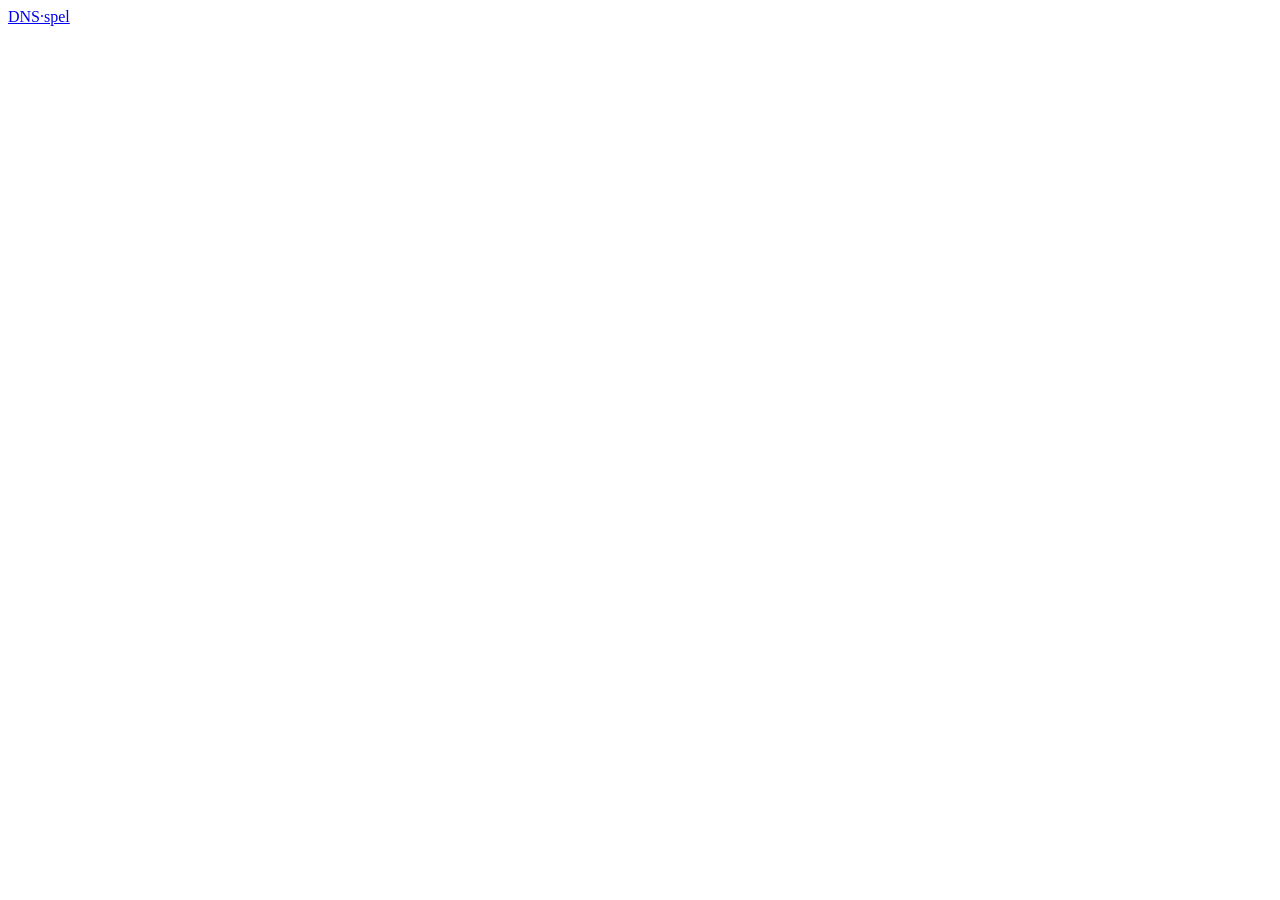
==== dns-spel/index.html @ 48f87b49 "DNS-spel: index.html toevoegen" ====
<!doctype html>
<html lang="nl">
<head>
<meta charset="utf-8">
<meta name="viewport" content="width=device-width, initial-scale=1, viewport-fit=cover">
<meta name="theme-color" content="#000000">
<title>DNS-spel · Windows System Administration</title>
<link rel="preconnect" href="https://fonts.googleapis.com">
<link rel="preconnect" href="https://fonts.gstatic.com" crossorigin>
<link href="https://fonts.googleapis.com/css2?family=Montserrat:wght@400;600;700;800&display=swap" rel="stylesheet">
<link rel="stylesheet" href="style.css">
</head>
<body>
<header class="top">
  <a href="#/" class="brand" aria-label="Naar start">DNS<span>·</span>spel</a>
  <span id="crumb" class="crumb"></span>
</header>
<main id="app" tabindex="-1"></main>
<noscript><p class="wrap">Zet JavaScript aan om de oefeningen te gebruiken.</p></noscript>
<script src="data.js"></script>
<script src="app.js"></script>
</body>
</html>
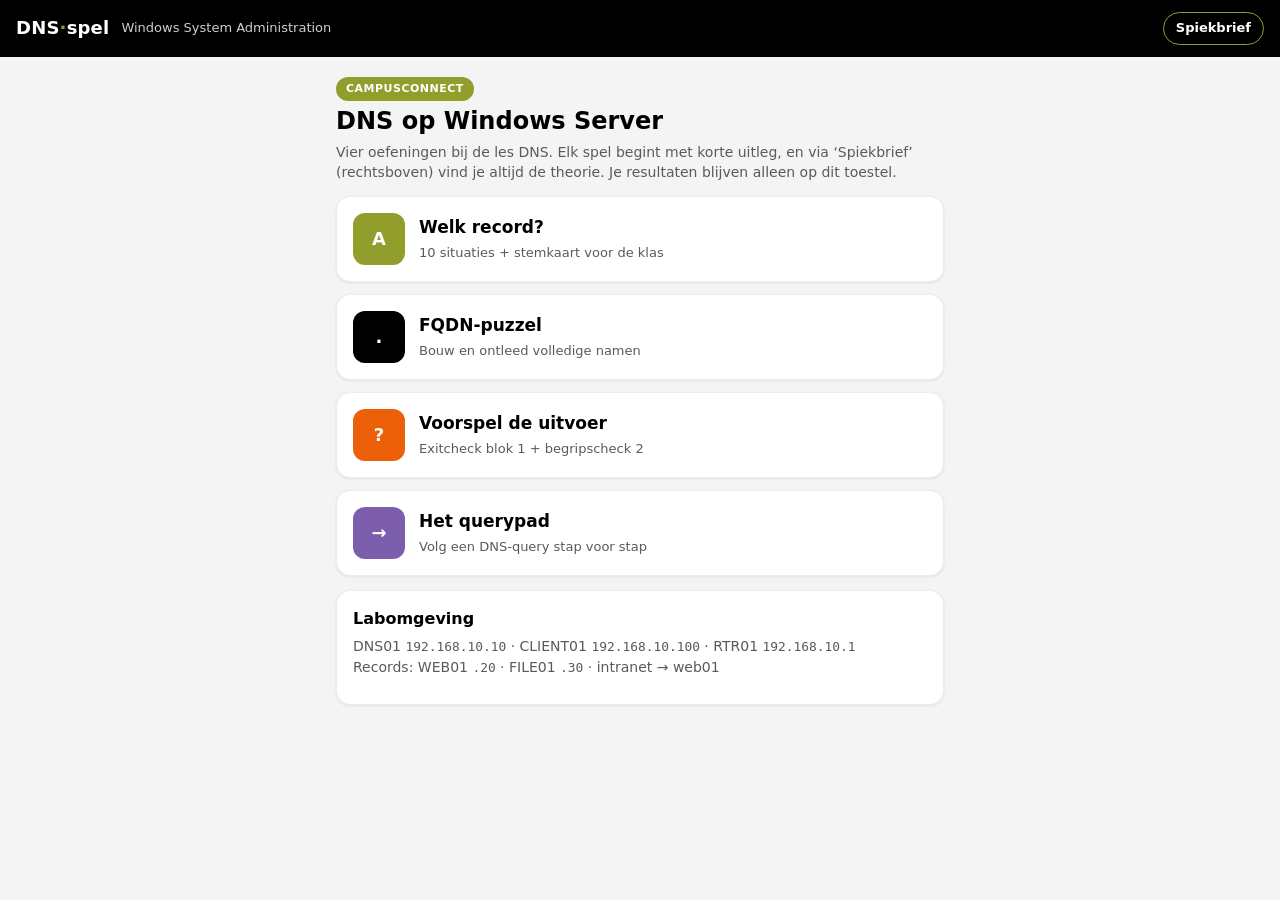
==== commit f47cbb0a: "DNS-spel: knop Spiekbrief en stijlen voor intro, hints en zonevak Co-Authored-By: Claude Opus 5.5 <n" ====
--- a/dns-spel/index.html
+++ b/dns-spel/index.html
@@ -14,6 +14,7 @@
 <header class="top">
   <a href="#/" class="brand" aria-label="Naar start">DNS<span>·</span>spel</a>
   <span id="crumb" class="crumb"></span>
+  <button id="cheatBtn" class="cheatbtn" type="button" aria-haspopup="dialog">Spiekbrief</button>
 </header>
 <main id="app" tabindex="-1"></main>
 <noscript><p class="wrap">Zet JavaScript aan om de oefeningen te gebruiken.</p></noscript>
--- a/dns-spel/style.css
+++ b/dns-spel/style.css
@@ -0,0 +1,142 @@
+:root{
+  --black:#000;--white:#fff;--olive:#919E2C;--olive-d:#6f7a1c;--olive-l:#EEF0DA;
+  --orange:#EB6008;--purple:#7C5EAC;--red:#A6090F;--gray:#5a5a5a;--line:#dcdcdc;--bg:#F4F4F4;
+  --ok:#2f7d32;--ok-l:#e3f1e3;--bad:#A6090F;--bad-l:#f8e1e1;
+  --radius:14px;--font:"Montserrat",system-ui,-apple-system,"Segoe UI",Arial,sans-serif;
+  --mono:Consolas,"SF Mono",Menlo,"Roboto Mono",monospace;
+}
+*{box-sizing:border-box}
+html,body{margin:0;padding:0}
+body{background:var(--bg);color:var(--black);font-family:var(--font);font-size:16px;line-height:1.45;
+  -webkit-tap-highlight-color:transparent;min-height:100vh}
+.top{position:sticky;top:0;z-index:5;background:var(--black);color:var(--white);display:flex;align-items:center;
+  gap:12px;padding:12px 16px;padding-top:max(12px,env(safe-area-inset-top))}
+.brand{color:var(--white);text-decoration:none;font-weight:800;font-size:18px;letter-spacing:.2px}
+.brand span{color:var(--olive)}
+.crumb{flex:1;min-width:0;font-size:13px;color:#cfcfcf;overflow:hidden;white-space:nowrap;text-overflow:ellipsis}
+.cheatbtn{appearance:none;border:1.5px solid var(--olive);background:transparent;color:#fff;font:inherit;font-size:13px;font-weight:700;border-radius:99px;padding:6px 12px;cursor:pointer;white-space:nowrap}
+.sheet{position:fixed;inset:0;z-index:30;background:var(--bg);overflow-y:auto;-webkit-overflow-scrolling:touch}
+.sheet .bar{position:sticky;top:0;background:#000;color:#fff;display:flex;align-items:center;gap:12px;padding:12px 16px;padding-top:max(12px,env(safe-area-inset-top))}
+.sheet .bar b{flex:1;font-size:17px}
+.sheet .bar button{appearance:none;border:0;background:var(--olive);color:#fff;font:inherit;font-weight:700;border-radius:99px;padding:7px 14px;cursor:pointer}
+.sheet nav{display:flex;flex-wrap:wrap;gap:6px;margin:4px 0 6px}
+.sheet nav a{font-size:12.5px;font-weight:700;color:#000;background:#fff;border:1px solid #ddd;border-radius:99px;padding:5px 10px;text-decoration:none}
+.sheet section{scroll-margin-top:64px}
+.sheet table{width:100%;border-collapse:collapse;font-size:14px}
+.sheet th,.sheet td{text-align:left;padding:6px 6px;border-bottom:1px solid #e6e6e6;vertical-align:top}
+.sheet pre{background:#111;color:#fff;border-radius:10px;padding:10px 12px;font-family:var(--mono);font-size:12.5px;overflow-x:auto;margin:6px 0 10px}
+.sheet ol{padding-left:20px;margin:6px 0}.sheet li{margin:4px 0}
+.hint{appearance:none;border:0;background:transparent;color:var(--olive-d);font:inherit;font-weight:700;font-size:14px;padding:6px 0;cursor:pointer;text-decoration:underline}
+.hinttext{background:#fff8e6;border-left:5px solid #e0b000;border-radius:10px;padding:10px 12px;font-size:14.5px;margin-top:6px}
+.intro p{font-size:15.5px}
+main{outline:none}
+.wrap{max-width:640px;margin:0 auto;padding:18px 16px 40px}
+h1{font-size:24px;line-height:1.2;margin:6px 0 6px;font-weight:800}
+h2{font-size:19px;margin:18px 0 8px;font-weight:700}
+p{margin:6px 0 10px}
+.muted{color:var(--gray);font-size:14px}
+code,.mono{font-family:var(--mono);font-size:.92em}
+.tag{display:inline-block;background:var(--orange);color:#fff;font-size:11px;font-weight:700;letter-spacing:.5px;
+  text-transform:uppercase;padding:4px 10px;border-radius:99px}
+.tag.olive{background:var(--olive)}.tag.black{background:#000}.tag.purple{background:var(--purple)}
+
+/* home tiles */
+.tiles{display:grid;gap:12px;margin-top:14px}
+.tile{display:flex;gap:14px;align-items:center;background:#fff;border-radius:var(--radius);padding:16px;
+  text-decoration:none;color:inherit;box-shadow:0 1px 3px rgba(0,0,0,.08);border:1px solid #ececec}
+.tile:active{transform:scale(.99)}
+.tile .ico{flex:0 0 52px;height:52px;border-radius:12px;display:grid;place-items:center;color:#fff;font-weight:800;font-size:18px}
+.tile b{display:block;font-size:17px}
+.tile small{color:var(--gray);font-size:13px}
+.tile .done{margin-left:auto;font-size:12px;color:var(--ok);font-weight:700;white-space:nowrap}
+
+/* cards & buttons */
+.card{background:#fff;border-radius:var(--radius);padding:16px;box-shadow:0 1px 3px rgba(0,0,0,.08);border:1px solid #ececec;margin:12px 0}
+.card.dark{background:#111;color:#fff;border-color:#111}
+.q{font-size:18px;font-weight:600}
+.btn{appearance:none;border:0;border-radius:12px;background:#000;color:#fff;font:inherit;font-weight:700;
+  padding:14px 16px;min-height:50px;cursor:pointer;width:100%;font-size:16px}
+.btn.sec{background:#fff;color:#000;border:2px solid #000}
+.btn.olive{background:var(--olive)}
+.btn:disabled{opacity:.45}
+.row{display:flex;gap:10px}.row>*{flex:1}
+.opts{display:grid;gap:10px;margin-top:10px}
+.opt{appearance:none;text-align:left;background:#fff;border:2px solid var(--line);border-radius:12px;padding:13px 14px;
+  font:inherit;font-size:15.5px;min-height:50px;cursor:pointer;color:#000}
+.opt:active{background:#f6f6f6}
+.opt.sel{border-color:#000}
+.opt.ok{border-color:var(--ok);background:var(--ok-l)}
+.opt.bad{border-color:var(--bad);background:var(--bad-l)}
+.opt[disabled]{cursor:default}
+.opt .mono{font-size:14px}
+.fb{border-radius:12px;padding:12px 14px;margin-top:12px;font-size:15px}
+.fb.ok{background:var(--ok-l);border-left:5px solid var(--ok)}
+.fb.bad{background:var(--bad-l);border-left:5px solid var(--bad)}
+.fb>b{display:block;margin-bottom:2px}
+.progress{height:6px;background:#e3e3e3;border-radius:9px;overflow:hidden;margin:6px 0 4px}
+.progress i{display:block;height:100%;background:var(--olive);transition:width .3s}
+.score{font-size:44px;font-weight:800;margin:4px 0}
+.mt{margin-top:14px}
+
+/* record vote */
+.rgrid{display:grid;grid-template-columns:repeat(2,1fr);gap:10px;margin-top:12px}
+.rbtn{appearance:none;border:0;border-radius:14px;color:#fff;font-family:var(--mono);font-weight:800;font-size:26px;
+  min-height:76px;cursor:pointer}
+.rbtn small{display:block;font-family:var(--font);font-weight:600;font-size:11.5px;opacity:.9;margin-top:2px}
+.bigcard{position:fixed;inset:0;z-index:20;display:grid;place-items:center;text-align:center;color:#fff;cursor:pointer;
+  font-family:var(--mono);font-weight:800}
+.bigcard .t{font-size:min(34vw,220px);line-height:1}
+.bigcard .h{position:absolute;bottom:max(24px,env(safe-area-inset-bottom));left:0;right:0;font-family:var(--font);
+  font-weight:600;font-size:14px;opacity:.85}
+.seg{display:flex;background:#e6e6e6;border-radius:12px;padding:4px;gap:4px;margin:10px 0}
+.seg button{flex:1;appearance:none;border:0;background:transparent;border-radius:9px;padding:10px;font:inherit;font-weight:700;font-size:14px;color:#333;cursor:pointer}
+.seg button.on{background:#fff;color:#000;box-shadow:0 1px 2px rgba(0,0,0,.15)}
+
+/* fqdn puzzle */
+.answer{min-height:64px;background:#fff;border:2px dashed #bdbdbd;border-radius:12px;padding:8px;display:flex;flex-wrap:wrap;gap:6px;align-items:center}
+.answer.ok{border:2px solid var(--ok);background:var(--ok-l)}
+.answer.bad{border-color:var(--bad)}
+.answer:empty::before{content:"Tik op tegels om je FQDN te bouwen";color:#999;font-size:14px;padding:6px}
+.bank{display:flex;flex-wrap:wrap;gap:8px;margin-top:12px}
+.tl{appearance:none;border:0;border-radius:10px;background:#000;color:#fff;font-family:var(--mono);font-weight:700;
+  font-size:17px;padding:11px 13px;min-height:46px;min-width:46px;cursor:pointer}
+.tl.dot{background:var(--purple)}
+.tl.used{visibility:hidden}
+.answer .tl{background:var(--olive)}
+.answer .tl.dot{background:var(--purple)}
+.parts{display:flex;flex-wrap:wrap;gap:6px;margin:10px 0;font-family:var(--mono);font-weight:700;font-size:18px}
+.parts span{padding:8px 10px;border-radius:9px;background:#e9e9e9}
+.parts span.cur{background:#000;color:#fff}
+.parts span.lab{background:var(--olive);color:#fff}
+.parts span em{display:block;font-family:var(--font);font-style:normal;font-size:10.5px;font-weight:600}
+
+/* checks: multi field */
+.cmd{font-family:var(--mono);font-size:14px;background:#111;color:#fff;border-radius:10px;padding:10px 12px;word-break:break-word}
+.field{margin-top:12px}
+.field label{display:block;font-size:13px;font-weight:700;color:var(--gray);margin-bottom:6px;text-transform:uppercase;letter-spacing:.4px}
+.chips{display:flex;flex-wrap:wrap;gap:8px}
+.chip{appearance:none;border:2px solid var(--line);background:#fff;border-radius:99px;padding:9px 13px;font:inherit;font-size:14px;cursor:pointer;color:#000}
+.chip.sel{border-color:#000;background:#000;color:#fff}
+.chip.ok{border-color:var(--ok);background:var(--ok);color:#fff}
+.chip.bad{border-color:var(--bad);background:var(--bad-l);color:var(--bad)}
+.chip.should{border-color:var(--ok);border-style:dashed}
+
+/* simulation */
+.net{position:sticky;top:48px;z-index:4;background:var(--bg);padding:8px 0 6px;display:grid;grid-template-columns:repeat(4,1fr);gap:6px}
+.node{background:#fff;border:2px solid #e3e3e3;border-radius:10px;padding:6px 4px;text-align:center;font-size:11.5px;font-weight:700;
+  line-height:1.15;transition:all .25s;min-height:44px;display:flex;align-items:center;justify-content:center;word-break:break-word}
+.node.int{border-color:#c9cf9a}
+.node.ext{background:#f1edf7}
+.node.on{border-color:var(--orange);background:var(--orange);color:#fff;box-shadow:0 0 0 3px rgba(235,96,8,.2);transform:scale(1.04)}
+.caches{display:grid;gap:8px;margin:6px 0 4px}
+.cbox{background:#fff;border-radius:10px;padding:8px 10px;border:1px solid #e6e6e6}
+.cbox b{font-size:12px;text-transform:uppercase;letter-spacing:.4px;color:var(--gray)}
+.cache{font-family:var(--mono);font-size:12.5px;margin-top:2px}
+.cache div{display:flex;justify-content:space-between;gap:8px;flex-wrap:wrap}
+.cache .neg{color:var(--red)}
+.cache .empty{color:#999;font-family:var(--font)}
+.cbox.zone{background:var(--olive-l);border-color:#d6dbb0}
+.cbox.zone .cache span{white-space:pre}
+footer.foot{color:#888;font-size:12px;text-align:center;padding:10px 16px 30px}
+@media (min-width:600px){.rgrid{grid-template-columns:repeat(4,1fr)}}
+@media (prefers-reduced-motion:reduce){*{transition:none!important}}
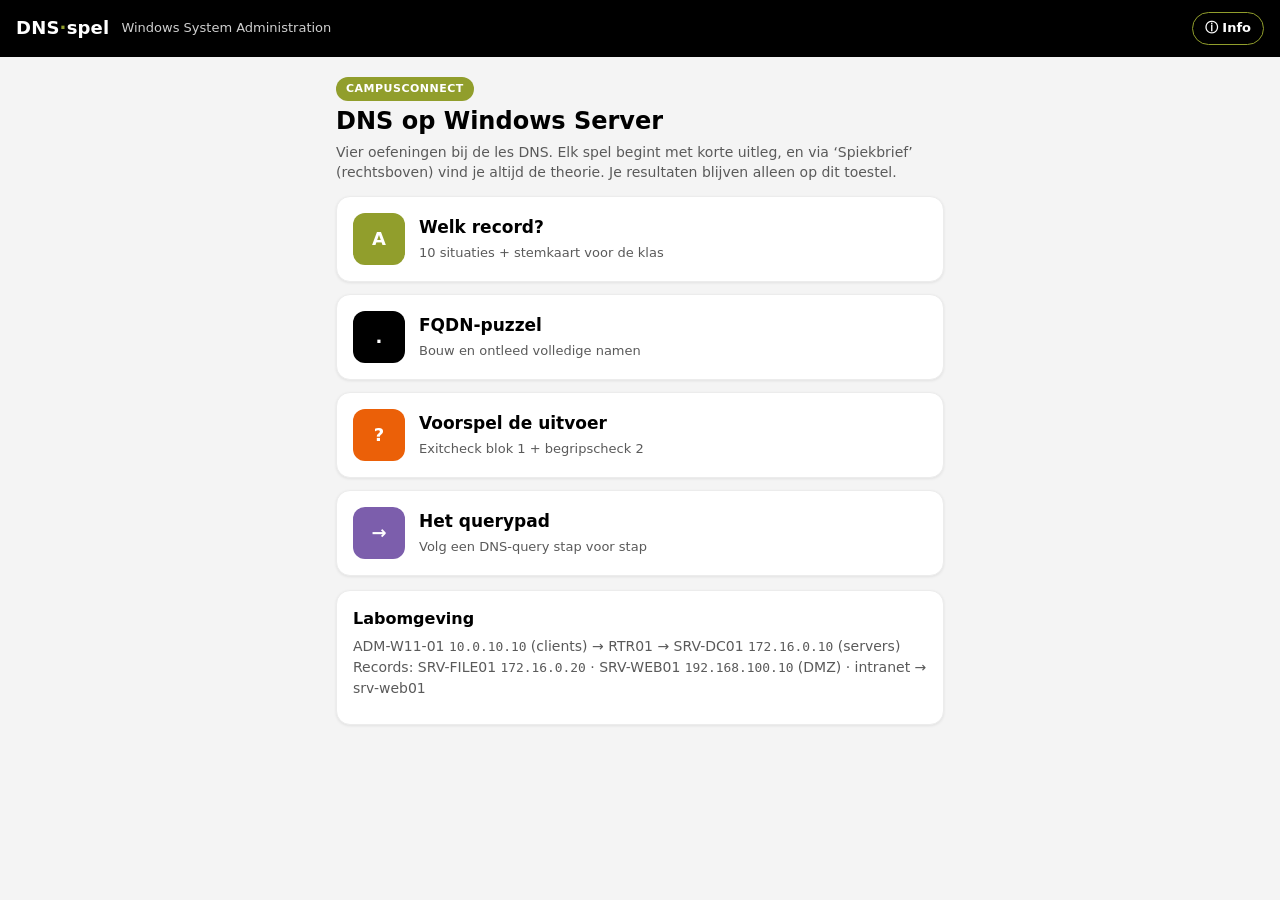
==== commit 05087a06: "dns-spel: knop 'Spiekbrief' wordt 'Info' Co-Authored-By: Claude Opus 5.5 <noreply@anthropic.com> Cla" ====
--- a/dns-spel/index.html
+++ b/dns-spel/index.html
@@ -14,7 +14,7 @@
 <header class="top">
   <a href="#/" class="brand" aria-label="Naar start">DNS<span>·</span>spel</a>
   <span id="crumb" class="crumb"></span>
-  <button id="cheatBtn" class="cheatbtn" type="button" aria-haspopup="dialog">Spiekbrief</button>
+  <button id="cheatBtn" class="cheatbtn" type="button" aria-haspopup="dialog" aria-label="Info: theorie en labomgeving">ⓘ Info</button>
 </header>
 <main id="app" tabindex="-1"></main>
 <noscript><p class="wrap">Zet JavaScript aan om de oefeningen te gebruiken.</p></noscript>
--- a/dns-spel/style.css
+++ b/dns-spel/style.css
@@ -93,17 +93,19 @@
 .seg button.on{background:#fff;color:#000;box-shadow:0 1px 2px rgba(0,0,0,.15)}
 
 /* fqdn puzzle */
-.answer{min-height:64px;background:#fff;border:2px dashed #bdbdbd;border-radius:12px;padding:8px;display:flex;flex-wrap:wrap;gap:6px;align-items:center}
+.answer{min-height:64px;background:#fff;border:2px dashed #bdbdbd;border-radius:12px;padding:8px 6px;display:flex;flex-wrap:wrap;gap:4px;align-items:center;justify-content:flex-end}
 .answer.ok{border:2px solid var(--ok);background:var(--ok-l)}
 .answer.bad{border-color:var(--bad)}
-.answer:empty::before{content:"Tik op tegels om je FQDN te bouwen";color:#999;font-size:14px;padding:6px}
+.answer .ph{color:#999;font-size:14px;margin-right:auto;padding:0 4px}
+.answer .sep{font-family:var(--mono);font-weight:800;font-size:22px;color:#555}
+.answer .tl.root{background:var(--purple);cursor:default;display:inline-flex;flex-direction:column;align-items:center;justify-content:center;line-height:1;padding:6px 10px}
+.answer .tl.root small{font-family:var(--font);font-size:9.5px;font-weight:700;margin-top:2px}
 .bank{display:flex;flex-wrap:wrap;gap:8px;margin-top:12px}
 .tl{appearance:none;border:0;border-radius:10px;background:#000;color:#fff;font-family:var(--mono);font-weight:700;
   font-size:17px;padding:11px 13px;min-height:46px;min-width:46px;cursor:pointer}
-.tl.dot{background:var(--purple)}
 .tl.used{visibility:hidden}
-.answer .tl{background:var(--olive)}
-.answer .tl.dot{background:var(--purple)}
+.answer .tl{background:var(--olive);font-size:13px;padding:8px 6px;min-width:0;min-height:40px}
+.answer .sep{font-size:16px}
 .parts{display:flex;flex-wrap:wrap;gap:6px;margin:10px 0;font-family:var(--mono);font-weight:700;font-size:18px}
 .parts span{padding:8px 10px;border-radius:9px;background:#e9e9e9}
 .parts span.cur{background:#000;color:#fff}
@@ -140,3 +142,8 @@
 footer.foot{color:#888;font-size:12px;text-align:center;padding:10px 16px 30px}
 @media (min-width:600px){.rgrid{grid-template-columns:repeat(4,1fr)}}
 @media (prefers-reduced-motion:reduce){*{transition:none!important}}
+.ctx{background:#fff;border:1px solid #e3e3e3;border-radius:12px;padding:8px 12px;margin:8px 0 10px;font-size:14px}
+.ctx summary{font-weight:700;cursor:pointer;color:var(--olive-d)}
+.ctx pre{background:#111;color:#fff;border-radius:10px;padding:8px 10px;font-family:var(--mono);font-size:12px;overflow-x:auto;margin:6px 0 2px}
+.ctx p{margin:6px 0}
+.scen{background:#fff8e6;border-left:5px solid #e0b000;border-radius:10px;padding:8px 12px;font-size:14.5px;margin:4px 0 8px}
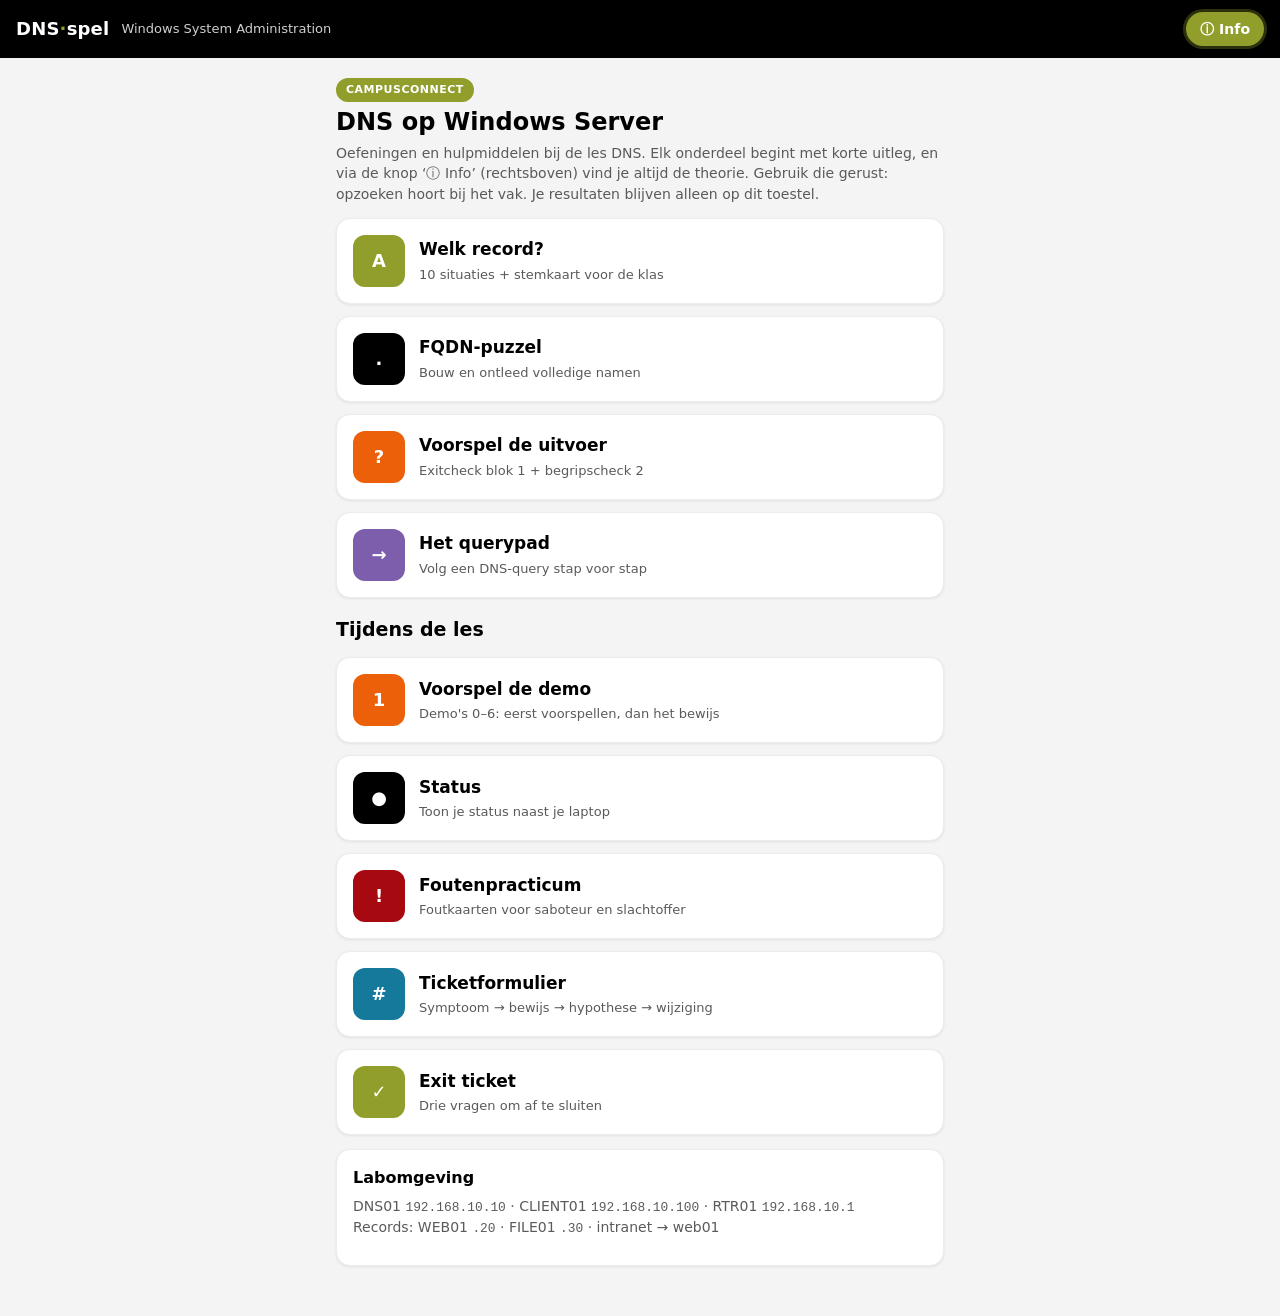
==== commit aa5433fb: "dns-spel: les.js laden" ====
--- a/dns-spel/index.html
+++ b/dns-spel/index.html
@@ -19,6 +19,7 @@
 <main id="app" tabindex="-1"></main>
 <noscript><p class="wrap">Zet JavaScript aan om de oefeningen te gebruiken.</p></noscript>
 <script src="data.js"></script>
+<script src="les.js"></script>
 <script src="app.js"></script>
 </body>
 </html>
--- a/dns-spel/style.css
+++ b/dns-spel/style.css
@@ -14,7 +14,7 @@
 .brand{color:var(--white);text-decoration:none;font-weight:800;font-size:18px;letter-spacing:.2px}
 .brand span{color:var(--olive)}
 .crumb{flex:1;min-width:0;font-size:13px;color:#cfcfcf;overflow:hidden;white-space:nowrap;text-overflow:ellipsis}
-.cheatbtn{appearance:none;border:1.5px solid var(--olive);background:transparent;color:#fff;font:inherit;font-size:13px;font-weight:700;border-radius:99px;padding:6px 12px;cursor:pointer;white-space:nowrap}
+.cheatbtn{appearance:none;border:0;background:var(--olive);color:#fff;font:inherit;font-size:14px;font-weight:800;border-radius:99px;padding:7px 14px;cursor:pointer;white-space:nowrap;box-shadow:0 0 0 3px rgba(145,158,44,.3)}
 .sheet{position:fixed;inset:0;z-index:30;background:var(--bg);overflow-y:auto;-webkit-overflow-scrolling:touch}
 .sheet .bar{position:sticky;top:0;background:#000;color:#fff;display:flex;align-items:center;gap:12px;padding:12px 16px;padding-top:max(12px,env(safe-area-inset-top))}
 .sheet .bar b{flex:1;font-size:17px}
@@ -147,3 +147,21 @@
 .ctx pre{background:#111;color:#fff;border-radius:10px;padding:8px 10px;font-family:var(--mono);font-size:12px;overflow-x:auto;margin:6px 0 2px}
 .ctx p{margin:6px 0}
 .scen{background:#fff8e6;border-left:5px solid #e0b000;border-radius:10px;padding:8px 12px;font-size:14.5px;margin:4px 0 8px}
+.infotip{background:var(--olive-l);border-left:5px solid var(--olive);border-radius:10px;padding:10px 12px;font-size:14.5px;margin-top:8px}
+.seg button small.tabscore{display:block;font-size:11px;font-weight:600;color:var(--ok)}
+.stbtn{appearance:none;border:0;border-radius:14px;color:#fff;font:inherit;display:flex;gap:14px;align-items:center;text-align:left;padding:14px 16px;min-height:76px;cursor:pointer}
+.stbtn .n{font-size:34px;font-weight:800;min-width:34px}
+.stbtn b{display:block;font-size:18px}.stbtn small{font-size:13px;opacity:.9}
+.statuscard{position:fixed;inset:0;z-index:20;color:#fff;display:flex;flex-direction:column;align-items:center;justify-content:center;text-align:center;padding:24px;cursor:pointer}
+.statuscard .n{font-size:min(40vw,260px);font-weight:800;line-height:1}
+.statuscard .t{font-size:34px;font-weight:800;margin-top:4px}
+.statuscard .d{font-size:17px;opacity:.95;margin-top:6px;max-width:520px}
+.statuscard ol{text-align:left;font-size:16px;max-width:520px;margin:14px auto 0;padding-left:22px}
+.statuscard .h{position:absolute;bottom:max(24px,env(safe-area-inset-bottom));left:0;right:0;font-size:14px;opacity:.85}
+.ladder{display:flex;flex-wrap:wrap;gap:6px;margin-top:8px}
+.ladder span{padding:6px 10px;border-radius:99px;background:#eee;font-size:13.5px;font-weight:600}
+.ladder span.on{background:var(--orange);color:#fff}
+textarea{width:100%;font:inherit;font-size:15px;border:2px solid var(--line);border-radius:10px;padding:10px 12px;background:#fff;resize:vertical}
+textarea:focus{outline:none;border-color:#000}
+table.vk{width:100%;border-collapse:collapse;font-size:14px}
+table.vk th,table.vk td{text-align:left;padding:6px;border-bottom:1px solid #e6e6e6;vertical-align:top}
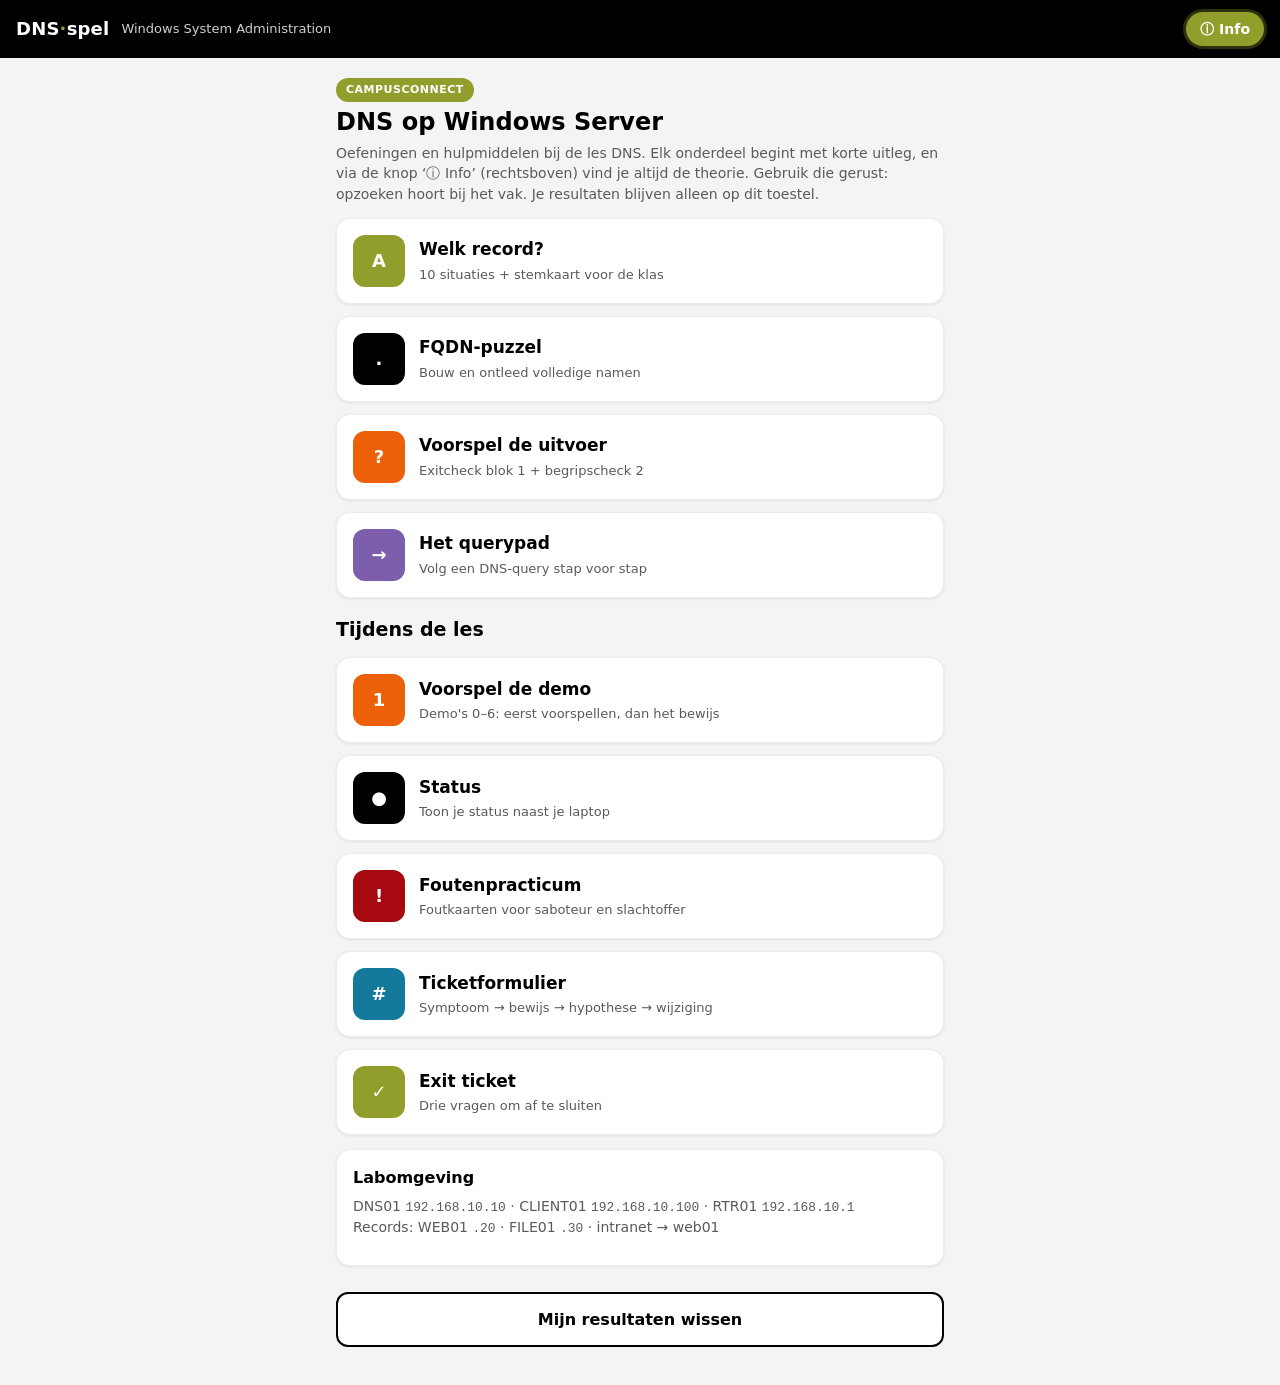
==== commit 67f6ff25: "dns-spel: oefen.js laden" ====
--- a/dns-spel/index.html
+++ b/dns-spel/index.html
@@ -20,6 +20,7 @@
 <noscript><p class="wrap">Zet JavaScript aan om de oefeningen te gebruiken.</p></noscript>
 <script src="data.js"></script>
 <script src="les.js"></script>
+<script src="oefen.js"></script>
 <script src="app.js"></script>
 </body>
 </html>
